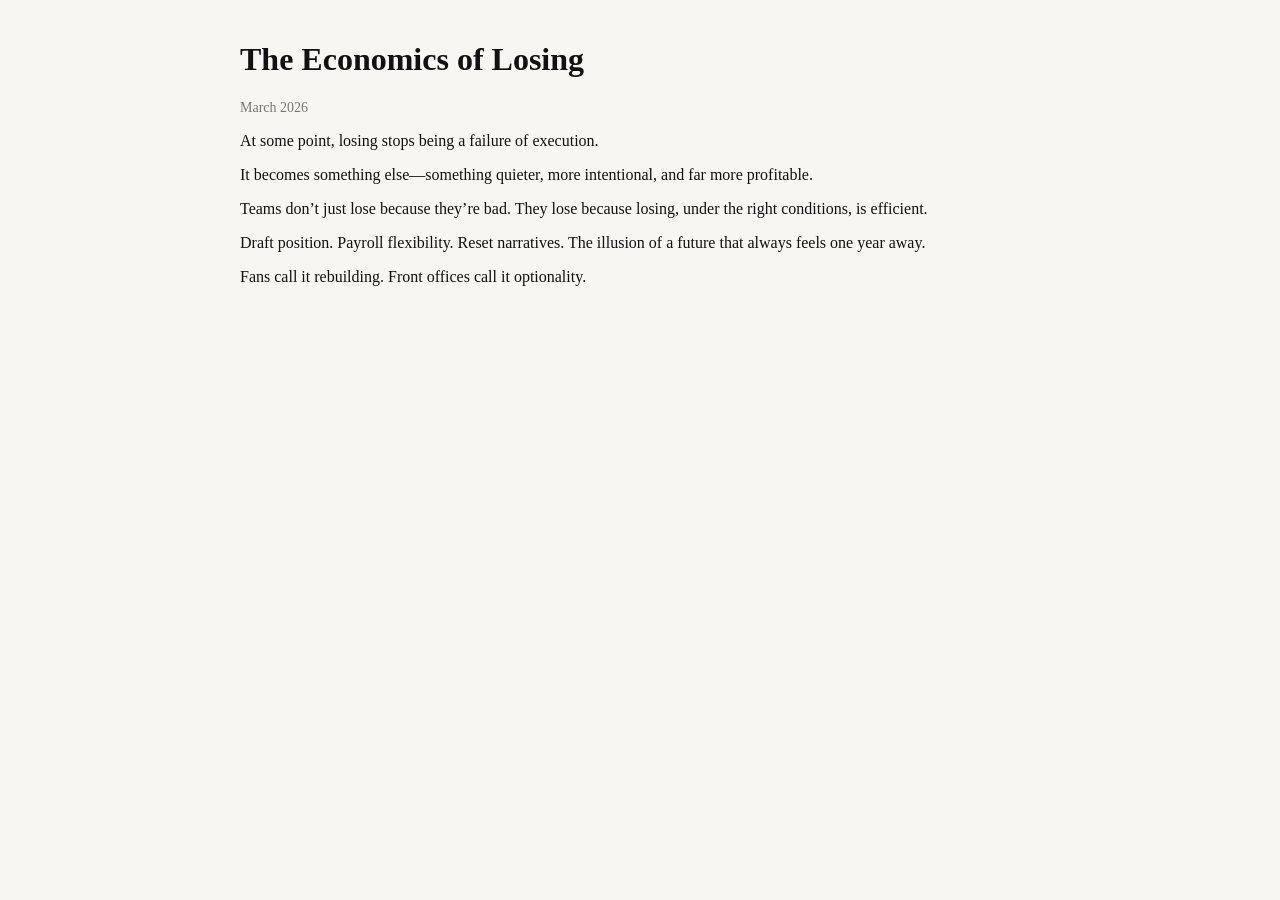
==== first-post.html @ 1f806c59 "Add files via upload" ====
<!DOCTYPE html>
<html>
<head>
  <title>The Economics of Losing</title>
  <link rel="stylesheet" href="../style.css">
</head>
<body>

<main class="article">

  <h1>The Economics of Losing</h1>
  <p class="meta">March 2026</p>

  <p>At some point, losing stops being a failure of execution.</p>
  <p>It becomes something else—something quieter, more intentional, and far more profitable.</p>
  <p>Teams don’t just lose because they’re bad. They lose because losing, under the right conditions, is efficient.</p>
  <p>Draft position. Payroll flexibility. Reset narratives. The illusion of a future that always feels one year away.</p>
  <p>Fans call it rebuilding. Front offices call it optionality.</p>

</main>

</body>
</html>
---- style.css ----
body {
  font-family: Georgia, serif;
  background: #f8f6f2;
  color: #111;
  max-width: 800px;
  margin: auto;
  padding: 20px;
}

header {
  margin-bottom: 40px;
}

h1 {
  font-size: 36px;
}

.tagline {
  color: #666;
  margin-top: -10px;
}

nav a {
  margin-right: 15px;
  text-decoration: none;
  color: #900;
}

.hero h2 {
  font-size: 28px;
  margin: 40px 0;
}

article {
  margin-bottom: 30px;
}

.article h1 {
  font-size: 32px;
}

.meta {
  color: #777;
  font-size: 14px;
}
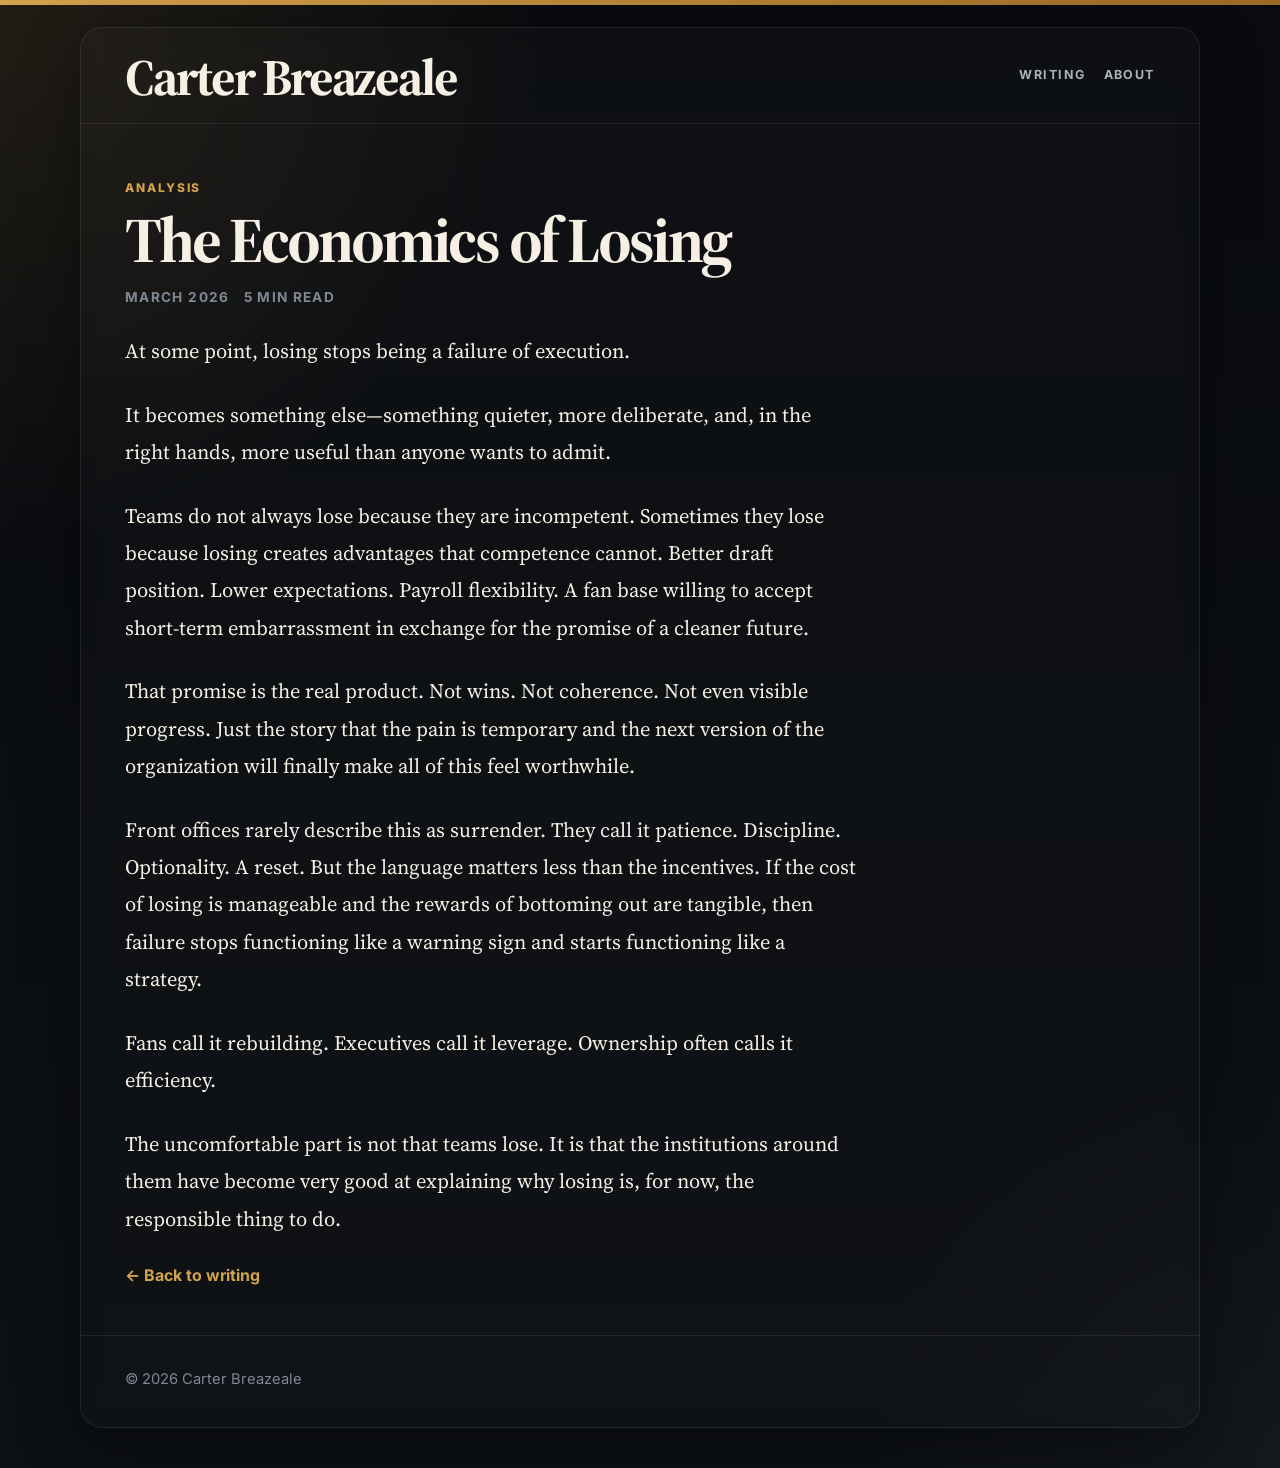
==== commit f4caa43a: "Add files via upload" ====
--- a/first-post.html
+++ b/first-post.html
@@ -1,23 +1,59 @@
 <!DOCTYPE html>
-<html>
+<html lang="en">
 <head>
-  <title>The Economics of Losing</title>
-  <link rel="stylesheet" href="../style.css">
+  <meta charset="UTF-8" />
+  <meta name="viewport" content="width=device-width, initial-scale=1.0" />
+  <title>The Economics of Losing — Carter Breazeale</title>
+  <meta name="description" content="An essay by Carter Breazeale." />
+  <link rel="preconnect" href="https://fonts.googleapis.com">
+  <link rel="preconnect" href="https://fonts.gstatic.com" crossorigin>
+  <link href="https://fonts.googleapis.com/css2?family=Inter:wght@400;500;600;700;800&family=Source+Serif+4:opsz,wght@8..60,400;8..60,600;8..60,700&display=swap" rel="stylesheet">
+  <link rel="stylesheet" href="../style.css" />
 </head>
 <body>
+  <div class="top-line"></div>
+  <div class="site-shell">
+    <header class="site-header">
+      <a class="wordmark" href="../index.html">Carter Breazeale</a>
+      <nav class="nav">
+        <a href="../writing.html">Writing</a>
+        <a href="../index.html#about">About</a>
+      </nav>
+    </header>
 
-<main class="article">
+    <main class="article-page">
+      <p class="eyebrow">ANALYSIS</p>
+      <h1 class="article-title">The Economics of Losing</h1>
 
-  <h1>The Economics of Losing</h1>
-  <p class="meta">March 2026</p>
+      <div class="meta-row article-meta">
+        <span>March 2026</span>
+        <span>5 min read</span>
+      </div>
 
-  <p>At some point, losing stops being a failure of execution.</p>
-  <p>It becomes something else—something quieter, more intentional, and far more profitable.</p>
-  <p>Teams don’t just lose because they’re bad. They lose because losing, under the right conditions, is efficient.</p>
-  <p>Draft position. Payroll flexibility. Reset narratives. The illusion of a future that always feels one year away.</p>
-  <p>Fans call it rebuilding. Front offices call it optionality.</p>
+      <article class="article-body">
+        <p>At some point, losing stops being a failure of execution.</p>
 
-</main>
+        <p>It becomes something else—something quieter, more deliberate, and, in the right hands, more useful than anyone wants to admit.</p>
 
+        <p>Teams do not always lose because they are incompetent. Sometimes they lose because losing creates advantages that competence cannot. Better draft position. Lower expectations. Payroll flexibility. A fan base willing to accept short-term embarrassment in exchange for the promise of a cleaner future.</p>
+
+        <p>That promise is the real product. Not wins. Not coherence. Not even visible progress. Just the story that the pain is temporary and the next version of the organization will finally make all of this feel worthwhile.</p>
+
+        <p>Front offices rarely describe this as surrender. They call it patience. Discipline. Optionality. A reset. But the language matters less than the incentives. If the cost of losing is manageable and the rewards of bottoming out are tangible, then failure stops functioning like a warning sign and starts functioning like a strategy.</p>
+
+        <p>Fans call it rebuilding. Executives call it leverage. Ownership often calls it efficiency.</p>
+
+        <p>The uncomfortable part is not that teams lose. It is that the institutions around them have become very good at explaining why losing is, for now, the responsible thing to do.</p>
+      </article>
+
+      <div class="back-link-wrap">
+        <a class="section-link" href="../writing.html">← Back to writing</a>
+      </div>
+    </main>
+
+    <footer class="site-footer">
+      <p>© 2026 Carter Breazeale</p>
+    </footer>
+  </div>
 </body>
 </html>
--- a/style.css
+++ b/style.css
@@ -1,45 +1,410 @@
+:root {
+  --bg: #0b0e12;
+  --panel: #12171d;
+  --panel-2: #171d25;
+  --border: rgba(255,255,255,0.08);
+  --text: #eef2f6;
+  --muted: #a9b2bc;
+  --soft: #7f8994;
+  --accent: #d3a24d;
+  --accent-2: #f5efe4;
+  --max: 1120px;
+  --radius: 18px;
+  --shadow: 0 20px 60px rgba(0,0,0,0.35);
+}
+
+* { box-sizing: border-box; }
+
+html { scroll-behavior: smooth; }
+
 body {
-  font-family: Georgia, serif;
-  background: #f8f6f2;
+  margin: 0;
+  color: var(--text);
+  font-family: "Inter", system-ui, -apple-system, BlinkMacSystemFont, "Segoe UI", sans-serif;
+  background:
+    radial-gradient(circle at top left, rgba(211,162,77,0.12), transparent 28%),
+    radial-gradient(circle at bottom right, rgba(255,255,255,0.03), transparent 22%),
+    linear-gradient(180deg, #090b0e 0%, #0d1014 100%);
+}
+
+.top-line {
+  height: 5px;
+  background: linear-gradient(90deg, #d3a24d 0%, #9b6a21 100%);
+}
+
+.site-shell {
+  width: min(var(--max), calc(100% - 32px));
+  margin: 22px auto 40px;
+  background: linear-gradient(180deg, rgba(255,255,255,0.02), rgba(255,255,255,0.01));
+  border: 1px solid var(--border);
+  border-radius: 22px;
+  box-shadow: var(--shadow);
+  overflow: hidden;
+  backdrop-filter: blur(8px);
+}
+
+.site-header,
+.hero,
+.feature-grid,
+.latest-section,
+.about-section,
+.page-intro,
+.archive-list,
+.article-page,
+.site-footer {
+  padding-left: clamp(20px, 4vw, 44px);
+  padding-right: clamp(20px, 4vw, 44px);
+}
+
+.site-header {
+  display: flex;
+  justify-content: space-between;
+  align-items: center;
+  gap: 18px;
+  padding-top: 24px;
+  padding-bottom: 20px;
+  border-bottom: 1px solid var(--border);
+}
+
+.wordmark {
+  color: var(--accent-2);
+  text-decoration: none;
+  font-family: "Source Serif 4", Georgia, serif;
+  font-size: clamp(2rem, 4vw, 3.4rem);
+  line-height: 1;
+  font-weight: 700;
+  letter-spacing: -0.04em;
+}
+
+.nav {
+  display: flex;
+  flex-wrap: wrap;
+  gap: 18px;
+}
+
+.nav a {
+  color: var(--muted);
+  text-decoration: none;
+  text-transform: uppercase;
+  letter-spacing: 0.12em;
+  font-size: 0.78rem;
+  font-weight: 700;
+  padding-bottom: 4px;
+  border-bottom: 2px solid transparent;
+}
+
+.nav a:hover,
+.nav a[aria-current="page"] {
+  color: var(--text);
+  border-color: var(--accent);
+}
+
+.hero {
+  display: grid;
+  grid-template-columns: 1.6fr 0.9fr;
+  gap: 26px;
+  align-items: end;
+  padding-top: 64px;
+  padding-bottom: 44px;
+  border-bottom: 1px solid var(--border);
+}
+
+.eyebrow,
+.card-label {
+  margin: 0 0 14px;
+  color: var(--accent);
+  text-transform: uppercase;
+  letter-spacing: 0.16em;
+  font-size: 0.75rem;
+  font-weight: 800;
+}
+
+.hero h1,
+.page-intro h1,
+.article-title {
+  margin: 0;
+  font-family: "Source Serif 4", Georgia, serif;
+  color: var(--accent-2);
+  letter-spacing: -0.045em;
+  line-height: 0.96;
+}
+
+.hero h1 {
+  font-size: clamp(2.8rem, 6vw, 5.8rem);
+  max-width: 850px;
+}
+
+.hero-copy,
+.page-copy,
+.about-section p,
+.feature-dek,
+.list-dek,
+.archive-item p,
+.article-body p,
+.feature-card p,
+.hero-note li {
+  color: var(--muted);
+  line-height: 1.72;
+  font-size: 1.02rem;
+}
+
+.hero-copy {
+  max-width: 720px;
+  font-size: 1.12rem;
+  margin: 24px 0 0;
+}
+
+.hero-actions {
+  margin-top: 28px;
+  display: flex;
+  gap: 14px;
+  flex-wrap: wrap;
+}
+
+.button {
+  display: inline-block;
+  text-decoration: none;
+  border-radius: 999px;
+  padding: 13px 20px;
+  font-size: 0.92rem;
+  font-weight: 700;
+  transition: 0.2s ease;
+}
+
+.button-solid {
+  background: var(--accent);
   color: #111;
-  max-width: 800px;
-  margin: auto;
-  padding: 20px;
-}
-
-header {
-  margin-bottom: 40px;
-}
-
-h1 {
-  font-size: 36px;
-}
-
-.tagline {
-  color: #666;
-  margin-top: -10px;
-}
-
-nav a {
-  margin-right: 15px;
+}
+
+.button-solid:hover {
+  transform: translateY(-1px);
+  filter: brightness(1.04);
+}
+
+.button-ghost {
+  border: 1px solid var(--border);
+  color: var(--text);
+  background: rgba(255,255,255,0.02);
+}
+
+.button-ghost:hover {
+  background: rgba(255,255,255,0.05);
+}
+
+.hero-note,
+.feature-card,
+.list-card,
+.archive-item {
+  background: linear-gradient(180deg, rgba(255,255,255,0.03), rgba(255,255,255,0.015));
+  border: 1px solid var(--border);
+  border-radius: var(--radius);
+}
+
+.hero-note {
+  padding: 22px;
+}
+
+.clean-list {
+  margin: 0;
+  padding-left: 18px;
+}
+
+.clean-list li + li {
+  margin-top: 10px;
+}
+
+.feature-grid {
+  display: grid;
+  grid-template-columns: 1.25fr 1fr 1fr;
+  gap: 18px;
+  padding-top: 28px;
+  padding-bottom: 28px;
+  border-bottom: 1px solid var(--border);
+}
+
+.feature-card {
+  padding: 24px;
+  min-height: 220px;
+}
+
+.feature-card-main {
+  background:
+    radial-gradient(circle at top left, rgba(211,162,77,0.12), transparent 35%),
+    linear-gradient(180deg, rgba(255,255,255,0.04), rgba(255,255,255,0.02));
+}
+
+.feature-link {
+  color: var(--accent-2);
   text-decoration: none;
-  color: #900;
-}
-
-.hero h2 {
-  font-size: 28px;
-  margin: 40px 0;
-}
-
-article {
-  margin-bottom: 30px;
-}
-
-.article h1 {
-  font-size: 32px;
-}
-
-.meta {
-  color: #777;
-  font-size: 14px;
-}
+}
+
+.feature-card h2,
+.feature-card h3,
+.list-card h3,
+.archive-item h2 {
+  margin: 0 0 12px;
+  font-family: "Source Serif 4", Georgia, serif;
+  letter-spacing: -0.04em;
+  line-height: 1.02;
+}
+
+.feature-card h2 {
+  font-size: clamp(2rem, 3vw, 3rem);
+}
+
+.feature-card h3,
+.list-card h3,
+.archive-item h2 {
+  font-size: 1.6rem;
+}
+
+.meta-row,
+.list-meta,
+.archive-meta,
+.article-meta {
+  display: flex;
+  gap: 14px;
+  flex-wrap: wrap;
+  color: var(--soft);
+  font-size: 0.85rem;
+  text-transform: uppercase;
+  letter-spacing: 0.1em;
+  font-weight: 700;
+}
+
+.latest-section {
+  padding-top: 30px;
+  padding-bottom: 28px;
+  border-bottom: 1px solid var(--border);
+}
+
+.section-heading {
+  display: flex;
+  justify-content: space-between;
+  gap: 16px;
+  align-items: end;
+  margin-bottom: 18px;
+}
+
+.section-heading h2,
+.about-section h2 {
+  margin: 0;
+  font-family: "Source Serif 4", Georgia, serif;
+  font-size: clamp(2rem, 4vw, 3rem);
+  color: var(--accent-2);
+  letter-spacing: -0.04em;
+}
+
+.section-link {
+  color: var(--accent);
+  text-decoration: none;
+  font-weight: 700;
+}
+
+.list-card,
+.archive-item {
+  display: flex;
+  justify-content: space-between;
+  gap: 24px;
+  align-items: start;
+  padding: 22px;
+}
+
+.list-card h3,
+.archive-item h2 {
+  margin-top: 2px;
+}
+
+.about-section {
+  padding-top: 34px;
+  padding-bottom: 42px;
+}
+
+.about-section p {
+  max-width: 760px;
+}
+
+.page-intro {
+  padding-top: 54px;
+  padding-bottom: 22px;
+  border-bottom: 1px solid var(--border);
+}
+
+.page-intro h1,
+.article-title {
+  font-size: clamp(2.5rem, 5vw, 4.8rem);
+}
+
+.archive-list {
+  padding-top: 24px;
+  padding-bottom: 34px;
+}
+
+.article-page {
+  max-width: 820px;
+  padding-top: 56px;
+  padding-bottom: 50px;
+}
+
+.article-meta {
+  margin-top: 18px;
+  margin-bottom: 28px;
+}
+
+.article-body {
+  font-family: "Source Serif 4", Georgia, serif;
+  font-size: 1.2rem;
+}
+
+.article-body p {
+  color: var(--accent-2);
+  font-size: 1.28rem;
+  line-height: 1.82;
+  margin: 0 0 1.3em;
+}
+
+.back-link-wrap {
+  margin-top: 18px;
+}
+
+.site-footer {
+  padding-top: 20px;
+  padding-bottom: 24px;
+  border-top: 1px solid var(--border);
+  color: var(--soft);
+  font-size: 0.92rem;
+}
+
+@media (max-width: 900px) {
+  .hero,
+  .feature-grid {
+    grid-template-columns: 1fr;
+  }
+
+  .list-card,
+  .archive-item,
+  .site-header {
+    flex-direction: column;
+    align-items: flex-start;
+  }
+
+  .site-header {
+    gap: 14px;
+  }
+}
+
+@media (max-width: 640px) {
+  .site-shell {
+    width: calc(100% - 18px);
+    margin-top: 10px;
+    border-radius: 18px;
+  }
+
+  .hero {
+    padding-top: 44px;
+  }
+
+  .article-body p {
+    font-size: 1.12rem;
+  }
+}
